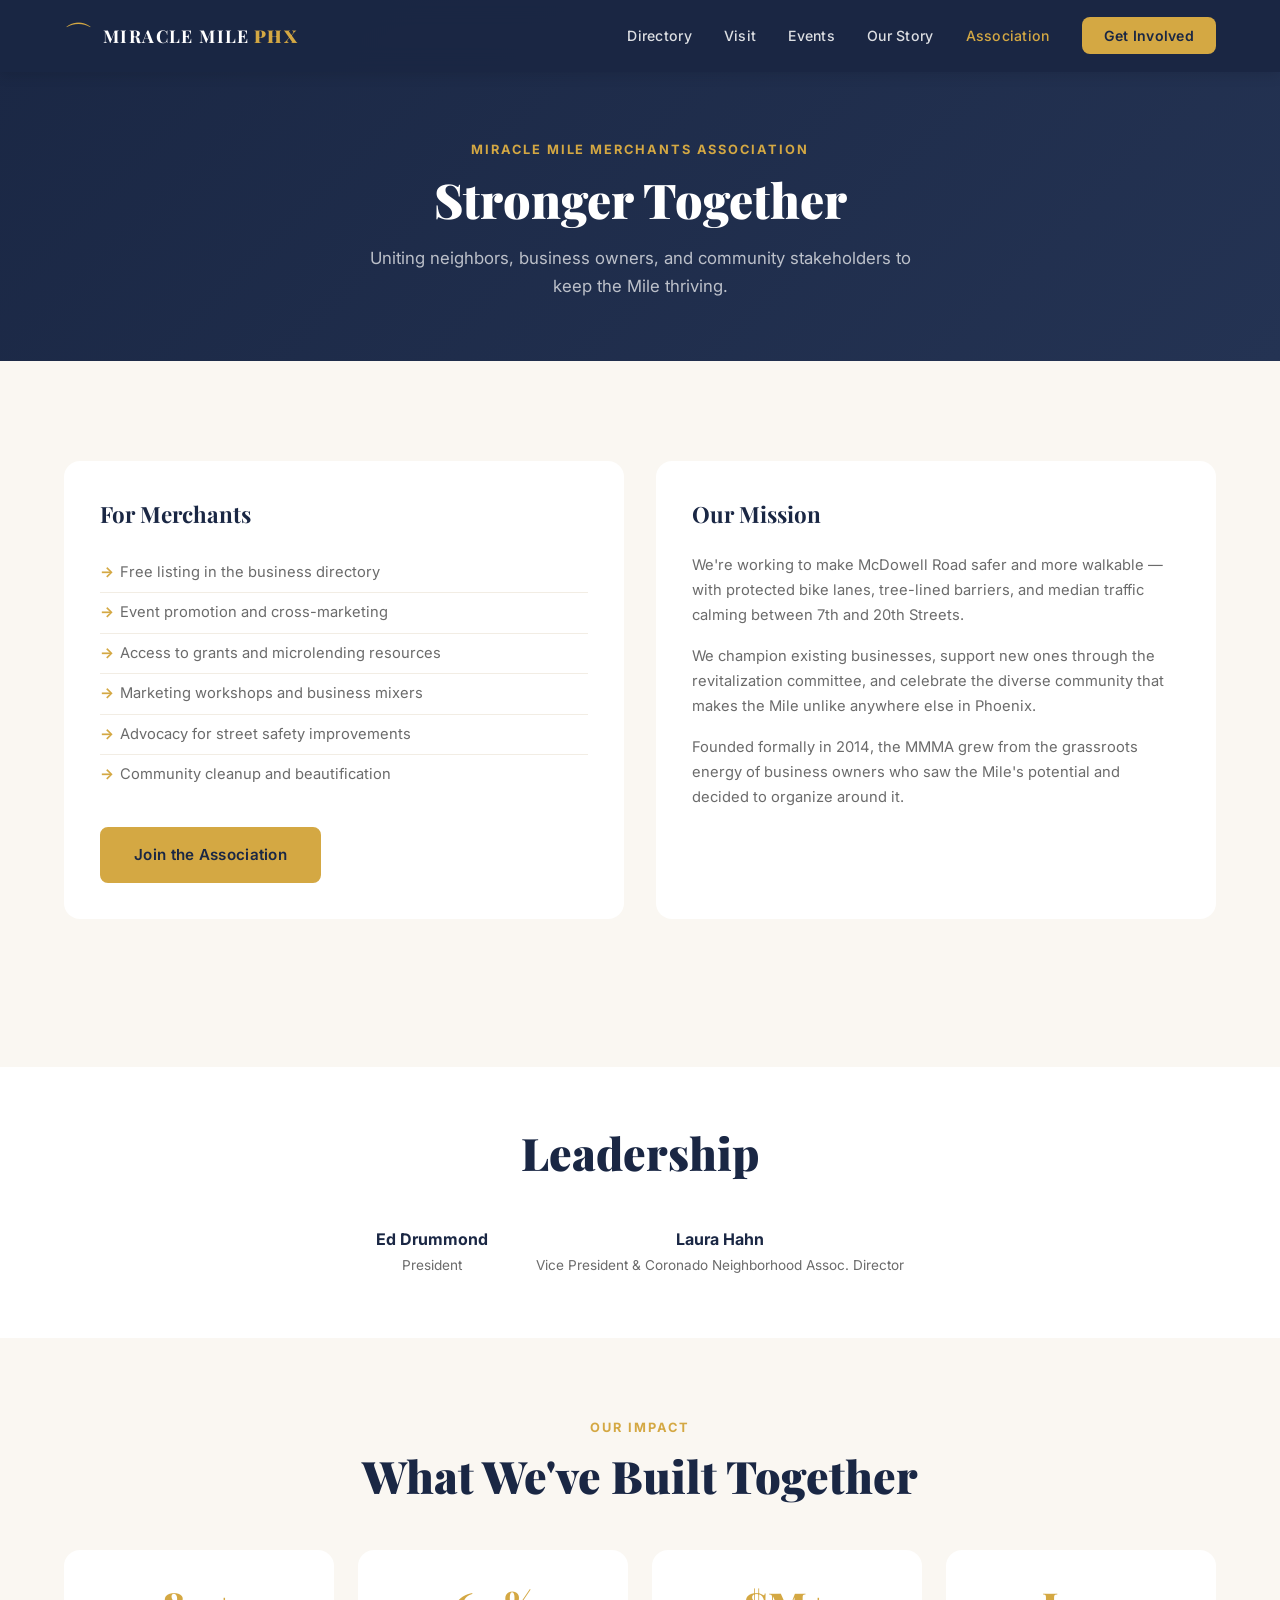
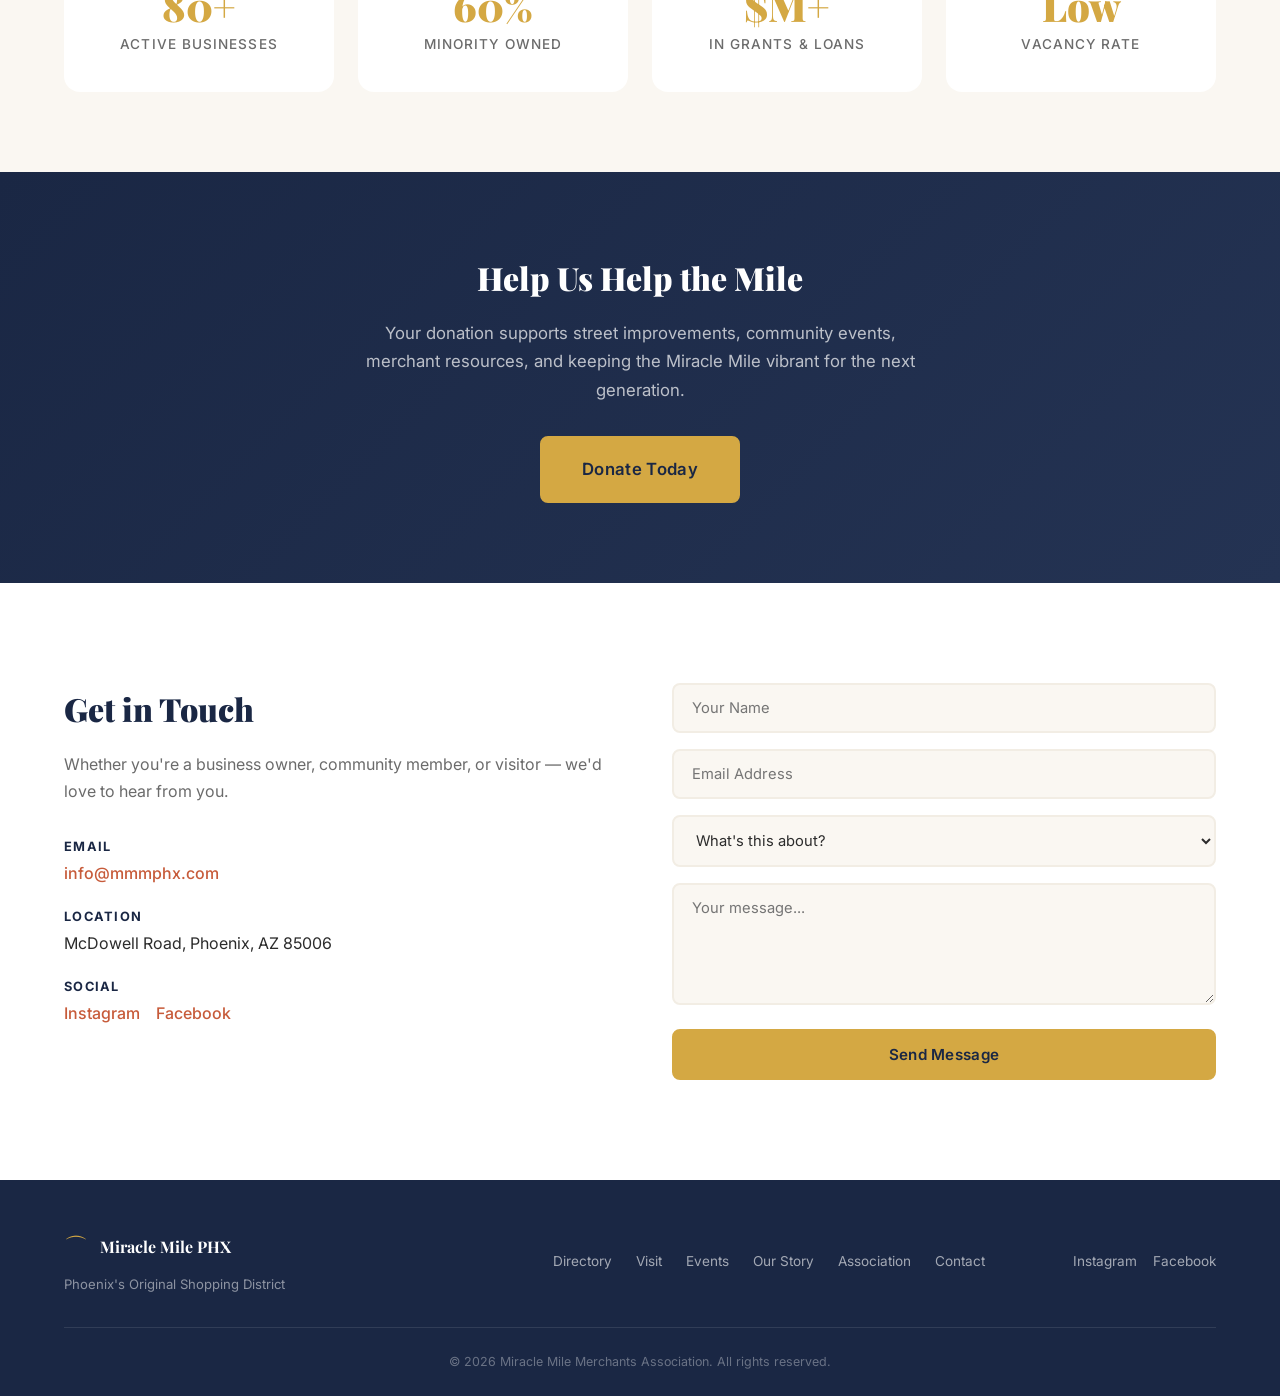
==== association.html @ 8dee277a "Initial multi-page Miracle Mile PHX website 6-page site with business directory, events, history tim" ====
<!DOCTYPE html>
<html lang="en">
<head>
  <meta charset="UTF-8">
  <meta name="viewport" content="width=device-width, initial-scale=1.0">
  <title>Association — Miracle Mile PHX</title>
  <meta name="description" content="The Miracle Mile Merchants Association supports 80+ businesses on McDowell Road in Phoenix. Join, donate, volunteer, or get in touch.">
  <link rel="preconnect" href="https://fonts.googleapis.com">
  <link rel="preconnect" href="https://fonts.gstatic.com" crossorigin>
  <link href="https://fonts.googleapis.com/css2?family=Playfair+Display:wght@700;900&family=Inter:wght@400;500;600;700&display=swap" rel="stylesheet">
  <link rel="stylesheet" href="css/style.css">
</head>
<body>

  <nav class="nav nav--scrolled" id="nav">
    <div class="nav__inner">
      <a href="index.html" class="nav__logo">
        <span class="nav__logo-icon">⌒</span>
        <span class="nav__logo-text">MIRACLE MILE<span class="nav__logo-sub">PHX</span></span>
      </a>
      <button class="nav__toggle" id="navToggle" aria-label="Toggle menu">
        <span></span><span></span><span></span>
      </button>
      <ul class="nav__links" id="navLinks">
        <li><a href="directory.html">Directory</a></li>
        <li><a href="visit.html">Visit</a></li>
        <li><a href="events.html">Events</a></li>
        <li><a href="story.html">Our Story</a></li>
        <li><a href="association.html" class="active">Association</a></li>
        <li><a href="#contact" class="nav__cta">Get Involved</a></li>
      </ul>
    </div>
  </nav>

  <header class="page-header">
    <div class="container">
      <p class="section-tag">Miracle Mile Merchants Association</p>
      <h1 class="page-header__title">Stronger Together</h1>
      <p class="page-header__sub">Uniting neighbors, business owners, and community stakeholders to keep the Mile thriving.</p>
    </div>
  </header>

  <!-- ABOUT -->
  <section class="association" id="association">
    <div class="container">
      <div class="association__grid">
        <div class="association__card">
          <h3>For Merchants</h3>
          <ul>
            <li>Free listing in the business directory</li>
            <li>Event promotion and cross-marketing</li>
            <li>Access to grants and microlending resources</li>
            <li>Marketing workshops and business mixers</li>
            <li>Advocacy for street safety improvements</li>
            <li>Community cleanup and beautification</li>
          </ul>
          <a href="#contact" class="btn btn--primary">Join the Association</a>
        </div>
        <div class="association__card">
          <h3>Our Mission</h3>
          <p>We're working to make McDowell Road safer and more walkable — with protected bike lanes, tree-lined barriers, and median traffic calming between 7th and 20th Streets.</p>
          <p>We champion existing businesses, support new ones through the revitalization committee, and celebrate the diverse community that makes the Mile unlike anywhere else in Phoenix.</p>
          <p>Founded formally in 2014, the MMMA grew from the grassroots energy of business owners who saw the Mile's potential and decided to organize around it.</p>
        </div>
      </div>
    </div>
  </section>

  <!-- LEADERSHIP -->
  <section class="leadership-section">
    <div class="container">
      <div class="section-header">
        <h2 class="section-title">Leadership</h2>
      </div>
      <div class="leadership__list">
        <div class="leadership__person">
          <strong>Ed Drummond</strong>
          <span>President</span>
        </div>
        <div class="leadership__person">
          <strong>Laura Hahn</strong>
          <span>Vice President &amp; Coronado Neighborhood Assoc. Director</span>
        </div>
      </div>
    </div>
  </section>

  <!-- IMPACT -->
  <section class="impact">
    <div class="container">
      <div class="section-header">
        <p class="section-tag">Our Impact</p>
        <h2 class="section-title">What We've Built Together</h2>
      </div>
      <div class="impact__grid">
        <div class="impact__item">
          <div class="impact__num">80+</div>
          <div class="impact__label">Active Businesses</div>
        </div>
        <div class="impact__item">
          <div class="impact__num">60%</div>
          <div class="impact__label">Minority Owned</div>
        </div>
        <div class="impact__item">
          <div class="impact__num">$M+</div>
          <div class="impact__label">In Grants & Loans</div>
        </div>
        <div class="impact__item">
          <div class="impact__num">Low</div>
          <div class="impact__label">Vacancy Rate</div>
        </div>
      </div>
    </div>
  </section>

  <!-- DONATE -->
  <section class="donate" id="donate">
    <div class="container">
      <div class="donate__inner">
        <h2>Help Us Help the Mile</h2>
        <p>Your donation supports street improvements, community events, merchant resources, and keeping the Miracle Mile vibrant for the next generation.</p>
        <a href="mailto:info@mmmphx.com?subject=Donation%20Inquiry" class="btn btn--primary btn--lg">Donate Today</a>
      </div>
    </div>
  </section>

  <!-- CONTACT -->
  <section class="contact" id="contact">
    <div class="container">
      <div class="contact__grid">
        <div class="contact__info">
          <h2>Get in Touch</h2>
          <p>Whether you're a business owner, community member, or visitor — we'd love to hear from you.</p>
          <div class="contact__details">
            <div class="contact__detail">
              <strong>Email</strong>
              <a href="mailto:info@mmmphx.com">info@mmmphx.com</a>
            </div>
            <div class="contact__detail">
              <strong>Location</strong>
              <span>McDowell Road, Phoenix, AZ 85006</span>
            </div>
            <div class="contact__detail">
              <strong>Social</strong>
              <div class="contact__social">
                <a href="https://www.instagram.com/mmmphx/" target="_blank" rel="noopener">Instagram</a>
                <a href="https://www.facebook.com/MiracleMileMcDowell" target="_blank" rel="noopener">Facebook</a>
              </div>
            </div>
          </div>
        </div>
        <form class="contact__form" id="contactForm">
          <div class="form-row">
            <input type="text" name="name" placeholder="Your Name" required>
          </div>
          <div class="form-row">
            <input type="email" name="email" placeholder="Email Address" required>
          </div>
          <div class="form-row">
            <select name="subject">
              <option value="">What's this about?</option>
              <option value="join">Join the Association</option>
              <option value="listing">Add My Business to the Directory</option>
              <option value="event">Submit an Event</option>
              <option value="donate">Donation Inquiry</option>
              <option value="volunteer">Volunteer</option>
              <option value="other">Something Else</option>
            </select>
          </div>
          <div class="form-row">
            <textarea name="message" rows="5" placeholder="Your message..." required></textarea>
          </div>
          <button type="submit" class="btn btn--primary btn--full">Send Message</button>
        </form>
      </div>
    </div>
  </section>

  <footer class="footer">
    <div class="container">
      <div class="footer__inner">
        <div class="footer__brand">
          <span class="nav__logo-icon">⌒</span>
          <span class="footer__name">Miracle Mile PHX</span>
          <p class="footer__tagline">Phoenix's Original Shopping District</p>
        </div>
        <div class="footer__links">
          <a href="directory.html">Directory</a>
          <a href="visit.html">Visit</a>
          <a href="events.html">Events</a>
          <a href="story.html">Our Story</a>
          <a href="association.html">Association</a>
          <a href="#contact">Contact</a>
        </div>
        <div class="footer__social">
          <a href="https://www.instagram.com/mmmphx/" target="_blank" rel="noopener">Instagram</a>
          <a href="https://www.facebook.com/MiracleMileMcDowell" target="_blank" rel="noopener">Facebook</a>
        </div>
      </div>
      <div class="footer__bottom">
        <p>&copy; 2026 Miracle Mile Merchants Association. All rights reserved.</p>
      </div>
    </div>
  </footer>

  <script src="js/app.js"></script>
</body>
</html>
---- css/style.css ----
/* ============================================
   MIRACLE MILE PHX — Stylesheet
   ============================================ */

:root {
  --color-navy: #1a2744;
  --color-navy-light: #243353;
  --color-gold: #d4a843;
  --color-gold-light: #f0d68a;
  --color-cream: #faf7f2;
  --color-white: #ffffff;
  --color-sand: #f2ede4;
  --color-text: #2c2c2c;
  --color-text-light: #6b6b6b;
  --color-accent: #c75b3a;
  --color-success: #3a8c6e;
  --font-display: 'Playfair Display', Georgia, serif;
  --font-body: 'Inter', -apple-system, sans-serif;
  --shadow-sm: 0 1px 3px rgba(0,0,0,0.08);
  --shadow-md: 0 4px 12px rgba(0,0,0,0.1);
  --shadow-lg: 0 8px 30px rgba(0,0,0,0.12);
  --shadow-xl: 0 20px 60px rgba(0,0,0,0.15);
  --radius: 8px;
  --radius-lg: 16px;
  --transition: 0.3s cubic-bezier(0.4, 0, 0.2, 1);
}

*, *::before, *::after { box-sizing: border-box; margin: 0; padding: 0; }

html { scroll-behavior: smooth; font-size: 16px; }

body {
  font-family: var(--font-body);
  color: var(--color-text);
  background: var(--color-white);
  line-height: 1.6;
  -webkit-font-smoothing: antialiased;
}

img { max-width: 100%; display: block; }
a { color: inherit; text-decoration: none; }
ul { list-style: none; }

.container {
  max-width: 1200px;
  margin: 0 auto;
  padding: 0 24px;
}

/* ---- BUTTONS ---- */
.btn {
  display: inline-flex;
  align-items: center;
  justify-content: center;
  padding: 14px 32px;
  border-radius: var(--radius);
  font-family: var(--font-body);
  font-size: 0.95rem;
  font-weight: 600;
  letter-spacing: 0.02em;
  cursor: pointer;
  transition: var(--transition);
  border: 2px solid transparent;
  gap: 8px;
}
.btn--primary {
  background: var(--color-gold);
  color: var(--color-navy);
  border-color: var(--color-gold);
}
.btn--primary:hover {
  background: var(--color-gold-light);
  border-color: var(--color-gold-light);
  transform: translateY(-2px);
  box-shadow: var(--shadow-md);
}
.btn--outline {
  background: transparent;
  color: var(--color-white);
  border-color: rgba(255,255,255,0.4);
}
.btn--outline:hover {
  border-color: var(--color-white);
  background: rgba(255,255,255,0.1);
}
.btn--full { width: 100%; }
.btn--lg { padding: 18px 40px; font-size: 1.05rem; }

/* ---- SECTION HEADERS ---- */
.section-header {
  text-align: center;
  max-width: 640px;
  margin: 0 auto 48px;
}
.section-tag {
  font-size: 0.8rem;
  font-weight: 700;
  letter-spacing: 0.15em;
  text-transform: uppercase;
  color: var(--color-gold);
  margin-bottom: 12px;
}
.section-title {
  font-family: var(--font-display);
  font-size: clamp(2rem, 4vw, 2.8rem);
  font-weight: 900;
  color: var(--color-navy);
  line-height: 1.15;
  margin-bottom: 16px;
}
.section-sub {
  font-size: 1.05rem;
  color: var(--color-text-light);
  line-height: 1.7;
}

/* ============================================
   NAVIGATION
   ============================================ */
.nav {
  position: fixed;
  top: 0;
  left: 0;
  right: 0;
  z-index: 1000;
  background: transparent;
  transition: var(--transition);
}
.nav--scrolled {
  background: rgba(26, 39, 68, 0.97);
  backdrop-filter: blur(12px);
  box-shadow: var(--shadow-md);
}
.nav__inner {
  max-width: 1200px;
  margin: 0 auto;
  padding: 0 24px;
  display: flex;
  align-items: center;
  justify-content: space-between;
  height: 72px;
}
.nav__logo {
  display: flex;
  align-items: center;
  gap: 10px;
  color: var(--color-white);
}
.nav__logo-icon {
  font-size: 1.8rem;
  color: var(--color-gold);
}
.nav__logo-text {
  font-family: var(--font-display);
  font-size: 1.1rem;
  font-weight: 700;
  letter-spacing: 0.08em;
}
.nav__logo-sub {
  color: var(--color-gold);
  margin-left: 4px;
  font-weight: 900;
}
.nav__links {
  display: flex;
  align-items: center;
  gap: 32px;
}
.nav__links a {
  color: rgba(255,255,255,0.85);
  font-size: 0.88rem;
  font-weight: 500;
  letter-spacing: 0.02em;
  transition: var(--transition);
}
.nav__links a:hover { color: var(--color-gold); }
.nav__cta {
  background: var(--color-gold) !important;
  color: var(--color-navy) !important;
  padding: 10px 22px !important;
  border-radius: var(--radius) !important;
  font-weight: 600 !important;
}
.nav__cta:hover {
  background: var(--color-gold-light) !important;
  transform: translateY(-1px);
}
.nav__toggle {
  display: none;
  flex-direction: column;
  gap: 5px;
  background: none;
  border: none;
  cursor: pointer;
  padding: 8px;
}
.nav__toggle span {
  width: 24px;
  height: 2px;
  background: var(--color-white);
  transition: var(--transition);
}

/* ============================================
   HERO
   ============================================ */
.hero {
  position: relative;
  min-height: 100vh;
  display: flex;
  align-items: center;
  justify-content: center;
  overflow: hidden;
}
.hero__bg {
  position: absolute;
  inset: 0;
  background:
    linear-gradient(135deg, rgba(26,39,68,0.92) 0%, rgba(26,39,68,0.75) 50%, rgba(199,91,58,0.4) 100%);
  z-index: 1;
}
.hero__bg::before {
  content: '';
  position: absolute;
  inset: 0;
  background:
    radial-gradient(ellipse at 20% 80%, rgba(212,168,67,0.15) 0%, transparent 60%),
    radial-gradient(ellipse at 80% 20%, rgba(199,91,58,0.1) 0%, transparent 60%);
}
.hero__content {
  position: relative;
  z-index: 2;
  text-align: center;
  padding: 120px 24px 80px;
  max-width: 800px;
}
.hero__tag {
  font-size: 0.85rem;
  font-weight: 600;
  letter-spacing: 0.2em;
  text-transform: uppercase;
  color: var(--color-gold);
  margin-bottom: 24px;
}
.hero__title {
  font-family: var(--font-display);
  font-size: clamp(2.5rem, 7vw, 4.5rem);
  font-weight: 900;
  color: var(--color-white);
  line-height: 1.08;
  margin-bottom: 24px;
}
.hero__sub {
  font-size: 1.15rem;
  color: rgba(255,255,255,0.8);
  line-height: 1.7;
  margin-bottom: 40px;
  max-width: 560px;
  margin-left: auto;
  margin-right: auto;
}
.hero__actions {
  display: flex;
  gap: 16px;
  justify-content: center;
  flex-wrap: wrap;
  margin-bottom: 64px;
}
.hero__stats {
  display: flex;
  gap: 48px;
  justify-content: center;
  flex-wrap: wrap;
}
.hero__stat {
  text-align: center;
}
.hero__stat-num {
  font-family: var(--font-display);
  font-size: 2.5rem;
  font-weight: 900;
  color: var(--color-gold);
  line-height: 1;
}
.hero__stat-plus {
  font-family: var(--font-display);
  font-size: 1.5rem;
  font-weight: 700;
  color: var(--color-gold);
}
.hero__stat-label {
  display: block;
  font-size: 0.8rem;
  color: rgba(255,255,255,0.6);
  margin-top: 4px;
  letter-spacing: 0.05em;
  text-transform: uppercase;
  font-weight: 500;
}
.hero__scroll {
  position: absolute;
  bottom: 32px;
  left: 50%;
  transform: translateX(-50%);
  z-index: 2;
  display: flex;
  flex-direction: column;
  align-items: center;
  gap: 8px;
}
.hero__scroll span {
  font-size: 0.72rem;
  color: rgba(255,255,255,0.4);
  letter-spacing: 0.15em;
  text-transform: uppercase;
}
.hero__scroll-line {
  width: 1px;
  height: 40px;
  background: linear-gradient(to bottom, rgba(255,255,255,0.4), transparent);
  animation: scrollPulse 2s infinite;
}
@keyframes scrollPulse {
  0%, 100% { opacity: 0.3; }
  50% { opacity: 1; }
}

/* ============================================
   DIRECTORY
   ============================================ */
.directory {
  padding: 100px 0;
  background: var(--color-cream);
}
.directory__filters {
  display: flex;
  gap: 8px;
  justify-content: center;
  flex-wrap: wrap;
  margin-bottom: 24px;
}
.filter-btn {
  padding: 10px 24px;
  border: 2px solid var(--color-sand);
  border-radius: 100px;
  background: var(--color-white);
  font-family: var(--font-body);
  font-size: 0.85rem;
  font-weight: 600;
  color: var(--color-text-light);
  cursor: pointer;
  transition: var(--transition);
}
.filter-btn:hover {
  border-color: var(--color-gold);
  color: var(--color-navy);
}
.filter-btn.active {
  background: var(--color-navy);
  border-color: var(--color-navy);
  color: var(--color-white);
}
.directory__search {
  max-width: 480px;
  margin: 0 auto 40px;
}
.search-input {
  width: 100%;
  padding: 14px 20px;
  border: 2px solid var(--color-sand);
  border-radius: var(--radius);
  font-family: var(--font-body);
  font-size: 0.95rem;
  background: var(--color-white);
  transition: var(--transition);
}
.search-input:focus {
  outline: none;
  border-color: var(--color-gold);
  box-shadow: 0 0 0 4px rgba(212,168,67,0.15);
}
.directory__grid {
  display: grid;
  grid-template-columns: repeat(auto-fill, minmax(280px, 1fr));
  gap: 24px;
}

/* Business Card */
.biz-card {
  background: var(--color-white);
  border-radius: var(--radius-lg);
  padding: 28px;
  transition: var(--transition);
  border: 1px solid rgba(0,0,0,0.04);
  position: relative;
  overflow: hidden;
}
.biz-card::before {
  content: '';
  position: absolute;
  top: 0;
  left: 0;
  right: 0;
  height: 4px;
  background: var(--color-gold);
  transform: scaleX(0);
  transition: var(--transition);
  transform-origin: left;
}
.biz-card:hover {
  transform: translateY(-4px);
  box-shadow: var(--shadow-lg);
}
.biz-card:hover::before { transform: scaleX(1); }
.biz-card__category {
  display: inline-block;
  font-size: 0.7rem;
  font-weight: 700;
  letter-spacing: 0.12em;
  text-transform: uppercase;
  color: var(--color-gold);
  background: rgba(212,168,67,0.1);
  padding: 4px 12px;
  border-radius: 100px;
  margin-bottom: 12px;
}
.biz-card__name {
  font-family: var(--font-display);
  font-size: 1.25rem;
  font-weight: 700;
  color: var(--color-navy);
  margin-bottom: 8px;
}
.biz-card__desc {
  font-size: 0.9rem;
  color: var(--color-text-light);
  line-height: 1.6;
  margin-bottom: 16px;
}
.biz-card__meta {
  display: flex;
  flex-direction: column;
  gap: 6px;
  font-size: 0.82rem;
  color: var(--color-text-light);
}
.biz-card__meta span {
  display: flex;
  align-items: center;
  gap: 6px;
}
.biz-card__meta a {
  color: var(--color-accent);
  font-weight: 500;
}
.biz-card__meta a:hover { text-decoration: underline; }

.directory__empty {
  text-align: center;
  padding: 48px;
  color: var(--color-text-light);
}

/* ============================================
   MAP CALLOUT
   ============================================ */
.map-callout {
  padding: 80px 0;
  background: var(--color-navy);
  color: var(--color-white);
}
.map-callout__inner {
  display: grid;
  grid-template-columns: 1fr 1fr;
  gap: 48px;
  align-items: center;
}
.map-callout__text h3 {
  font-family: var(--font-display);
  font-size: 1.8rem;
  font-weight: 700;
  margin-bottom: 16px;
}
.map-callout__text p {
  color: rgba(255,255,255,0.7);
  margin-bottom: 24px;
  line-height: 1.7;
}
.map-placeholder {
  background: var(--color-navy-light);
  border-radius: var(--radius-lg);
  padding: 40px 24px;
  position: relative;
}
.map-placeholder__road {
  height: 6px;
  background: var(--color-gold);
  border-radius: 3px;
  position: relative;
  margin: 40px 0 60px;
}
.map-placeholder__label-road {
  position: absolute;
  top: -28px;
  left: 50%;
  transform: translateX(-50%);
  font-size: 0.8rem;
  font-weight: 700;
  color: var(--color-gold);
  letter-spacing: 0.1em;
  white-space: nowrap;
}
.map-placeholder__pins {
  position: relative;
  height: 0;
}
.map-pin {
  position: absolute;
  bottom: 20px;
  transform: translateX(-50%);
  font-size: 0.7rem;
  color: rgba(255,255,255,0.6);
  font-weight: 500;
  white-space: nowrap;
}
.map-pin::before {
  content: '';
  display: block;
  width: 8px;
  height: 8px;
  background: rgba(255,255,255,0.3);
  border-radius: 50%;
  margin: 0 auto 6px;
}
.map-pin.accent {
  color: var(--color-gold);
  font-weight: 700;
}
.map-pin.accent::before {
  background: var(--color-gold);
  width: 12px;
  height: 12px;
  box-shadow: 0 0 12px rgba(212,168,67,0.5);
}

/* ============================================
   VISIT
   ============================================ */
.visit {
  padding: 100px 0;
}
.visit__grid {
  display: grid;
  grid-template-columns: repeat(3, 1fr);
  gap: 32px;
  margin-bottom: 48px;
}
.visit__card {
  background: var(--color-cream);
  border-radius: var(--radius-lg);
  padding: 36px 28px;
  text-align: center;
  transition: var(--transition);
}
.visit__card:hover {
  transform: translateY(-4px);
  box-shadow: var(--shadow-md);
}
.visit__icon {
  font-size: 2.5rem;
  margin-bottom: 16px;
}
.visit__card h3 {
  font-family: var(--font-display);
  font-size: 1.3rem;
  font-weight: 700;
  color: var(--color-navy);
  margin-bottom: 12px;
}
.visit__card p {
  font-size: 0.92rem;
  color: var(--color-text-light);
  line-height: 1.7;
}
.visit__info {
  display: grid;
  grid-template-columns: 1fr 1fr;
  gap: 32px;
  background: var(--color-sand);
  border-radius: var(--radius-lg);
  padding: 36px;
}
.visit__info-item strong {
  display: block;
  font-family: var(--font-display);
  font-size: 1.1rem;
  color: var(--color-navy);
  margin-bottom: 8px;
}
.visit__info-item p {
  font-size: 0.9rem;
  color: var(--color-text-light);
  line-height: 1.7;
}

/* ============================================
   EVENTS
   ============================================ */
.events {
  padding: 100px 0;
  background: var(--color-cream);
}
.events__grid {
  display: grid;
  grid-template-columns: repeat(auto-fit, minmax(300px, 1fr));
  gap: 24px;
  margin-bottom: 32px;
}
.event-card {
  background: var(--color-white);
  border-radius: var(--radius-lg);
  overflow: hidden;
  display: flex;
  transition: var(--transition);
  border: 1px solid rgba(0,0,0,0.04);
}
.event-card:hover {
  transform: translateY(-3px);
  box-shadow: var(--shadow-md);
}
.event-card--featured {
  border-left: 4px solid var(--color-gold);
}
.event-card__date {
  min-width: 80px;
  background: var(--color-navy);
  color: var(--color-white);
  display: flex;
  flex-direction: column;
  align-items: center;
  justify-content: center;
  padding: 20px 12px;
}
.event-card__month {
  font-size: 0.7rem;
  font-weight: 700;
  letter-spacing: 0.1em;
  text-transform: uppercase;
  color: var(--color-gold);
}
.event-card__day {
  font-family: var(--font-display);
  font-size: 1.3rem;
  font-weight: 700;
}
.event-card__body { padding: 20px 24px; }
.event-card__tag {
  display: inline-block;
  font-size: 0.68rem;
  font-weight: 700;
  letter-spacing: 0.1em;
  text-transform: uppercase;
  color: var(--color-accent);
  margin-bottom: 6px;
}
.event-card__body h3 {
  font-family: var(--font-display);
  font-size: 1.15rem;
  font-weight: 700;
  color: var(--color-navy);
  margin-bottom: 8px;
}
.event-card__body p {
  font-size: 0.85rem;
  color: var(--color-text-light);
  line-height: 1.6;
}
.events__cta {
  text-align: center;
  font-size: 0.95rem;
  color: var(--color-text-light);
}
.events__cta a {
  color: var(--color-accent);
  font-weight: 600;
}
.events__cta a:hover { text-decoration: underline; }

/* ============================================
   HISTORY / TIMELINE
   ============================================ */
.history {
  padding: 100px 0;
  background: var(--color-white);
}
.timeline {
  position: relative;
  max-width: 700px;
  margin: 0 auto;
  padding-left: 40px;
}
.timeline::before {
  content: '';
  position: absolute;
  left: 12px;
  top: 0;
  bottom: 0;
  width: 2px;
  background: linear-gradient(to bottom, var(--color-gold), var(--color-sand));
}
.timeline__item {
  position: relative;
  padding-bottom: 40px;
}
.timeline__item::before {
  content: '';
  position: absolute;
  left: -33px;
  top: 6px;
  width: 12px;
  height: 12px;
  border-radius: 50%;
  background: var(--color-sand);
  border: 3px solid var(--color-gold);
}
.timeline__item--now::before {
  background: var(--color-gold);
  box-shadow: 0 0 12px rgba(212,168,67,0.5);
  width: 16px;
  height: 16px;
  left: -35px;
  top: 4px;
}
.timeline__year {
  font-family: var(--font-display);
  font-size: 1.1rem;
  font-weight: 900;
  color: var(--color-gold);
  margin-bottom: 8px;
}
.timeline__content h3 {
  font-family: var(--font-display);
  font-size: 1.15rem;
  font-weight: 700;
  color: var(--color-navy);
  margin-bottom: 6px;
}
.timeline__content p {
  font-size: 0.9rem;
  color: var(--color-text-light);
  line-height: 1.7;
}

/* ============================================
   ASSOCIATION
   ============================================ */
.association {
  padding: 100px 0;
  background: var(--color-cream);
}
.association__grid {
  display: grid;
  grid-template-columns: 1fr 1fr;
  gap: 32px;
  margin-bottom: 48px;
}
.association__card {
  background: var(--color-white);
  border-radius: var(--radius-lg);
  padding: 36px;
}
.association__card h3 {
  font-family: var(--font-display);
  font-size: 1.4rem;
  font-weight: 700;
  color: var(--color-navy);
  margin-bottom: 20px;
}
.association__card ul {
  margin-bottom: 24px;
}
.association__card li {
  padding: 8px 0;
  padding-left: 20px;
  position: relative;
  font-size: 0.92rem;
  color: var(--color-text-light);
  border-bottom: 1px solid var(--color-sand);
}
.association__card li:last-child { border-bottom: none; }
.association__card li::before {
  content: '→';
  position: absolute;
  left: 0;
  color: var(--color-gold);
  font-weight: 700;
}
.association__card p {
  font-size: 0.92rem;
  color: var(--color-text-light);
  line-height: 1.7;
  margin-bottom: 16px;
}
.association__card .btn { margin-top: 8px; }
.association__card .btn--outline {
  color: var(--color-navy);
  border-color: var(--color-navy);
}
.association__card .btn--outline:hover {
  background: var(--color-navy);
  color: var(--color-white);
}
.association__leadership {
  text-align: center;
}
.association__leadership h3 {
  font-family: var(--font-display);
  font-size: 1.2rem;
  color: var(--color-navy);
  margin-bottom: 20px;
}
.leadership__list {
  display: flex;
  gap: 48px;
  justify-content: center;
  flex-wrap: wrap;
}
.leadership__person {
  text-align: center;
}
.leadership__person strong {
  display: block;
  font-size: 1rem;
  color: var(--color-navy);
}
.leadership__person span {
  font-size: 0.85rem;
  color: var(--color-text-light);
}

/* ============================================
   DONATE
   ============================================ */
.donate {
  padding: 80px 0;
  background: linear-gradient(135deg, var(--color-navy) 0%, var(--color-navy-light) 100%);
  color: var(--color-white);
}
.donate__inner {
  text-align: center;
  max-width: 560px;
  margin: 0 auto;
}
.donate__inner h2 {
  font-family: var(--font-display);
  font-size: 2rem;
  font-weight: 900;
  margin-bottom: 16px;
}
.donate__inner p {
  color: rgba(255,255,255,0.7);
  font-size: 1.05rem;
  line-height: 1.7;
  margin-bottom: 32px;
}

/* ============================================
   CONTACT
   ============================================ */
.contact {
  padding: 100px 0;
}
.contact__grid {
  display: grid;
  grid-template-columns: 1fr 1fr;
  gap: 64px;
  align-items: start;
}
.contact__info h2 {
  font-family: var(--font-display);
  font-size: 2rem;
  font-weight: 900;
  color: var(--color-navy);
  margin-bottom: 16px;
}
.contact__info > p {
  color: var(--color-text-light);
  margin-bottom: 32px;
  line-height: 1.7;
}
.contact__details {
  display: flex;
  flex-direction: column;
  gap: 20px;
}
.contact__detail strong {
  display: block;
  font-size: 0.8rem;
  letter-spacing: 0.1em;
  text-transform: uppercase;
  color: var(--color-navy);
  margin-bottom: 4px;
}
.contact__detail a {
  color: var(--color-accent);
  font-weight: 500;
}
.contact__detail a:hover { text-decoration: underline; }
.contact__social {
  display: flex;
  gap: 16px;
}
.contact__social a {
  color: var(--color-accent);
  font-weight: 500;
}

/* Contact Form */
.contact__form {
  display: flex;
  flex-direction: column;
  gap: 16px;
}
.form-row input,
.form-row select,
.form-row textarea {
  width: 100%;
  padding: 14px 18px;
  border: 2px solid var(--color-sand);
  border-radius: var(--radius);
  font-family: var(--font-body);
  font-size: 0.92rem;
  background: var(--color-cream);
  transition: var(--transition);
  color: var(--color-text);
}
.form-row input:focus,
.form-row select:focus,
.form-row textarea:focus {
  outline: none;
  border-color: var(--color-gold);
  box-shadow: 0 0 0 4px rgba(212,168,67,0.12);
  background: var(--color-white);
}
.form-row textarea { resize: vertical; }

/* ============================================
   FOOTER
   ============================================ */
.footer {
  background: var(--color-navy);
  color: var(--color-white);
  padding: 48px 0 24px;
}
.footer__inner {
  display: flex;
  align-items: center;
  justify-content: space-between;
  flex-wrap: wrap;
  gap: 24px;
  padding-bottom: 32px;
  border-bottom: 1px solid rgba(255,255,255,0.1);
}
.footer__brand {
  display: flex;
  align-items: center;
  gap: 12px;
  flex-wrap: wrap;
}
.footer__brand .nav__logo-icon {
  font-size: 1.5rem;
}
.footer__name {
  font-family: var(--font-display);
  font-size: 1rem;
  font-weight: 700;
}
.footer__tagline {
  width: 100%;
  font-size: 0.82rem;
  color: rgba(255,255,255,0.5);
  margin-top: -4px;
}
.footer__links {
  display: flex;
  gap: 24px;
  flex-wrap: wrap;
}
.footer__links a {
  font-size: 0.85rem;
  color: rgba(255,255,255,0.6);
  transition: var(--transition);
}
.footer__links a:hover { color: var(--color-gold); }
.footer__social {
  display: flex;
  gap: 16px;
}
.footer__social a {
  font-size: 0.85rem;
  color: rgba(255,255,255,0.6);
  transition: var(--transition);
}
.footer__social a:hover { color: var(--color-gold); }
.footer__bottom {
  padding-top: 24px;
  text-align: center;
}
.footer__bottom p {
  font-size: 0.78rem;
  color: rgba(255,255,255,0.35);
}

/* ============================================
   PAGE HEADERS (inner pages)
   ============================================ */
.page-header {
  background: linear-gradient(135deg, var(--color-navy) 0%, var(--color-navy-light) 100%);
  padding: 140px 0 60px;
  text-align: center;
}
.page-header .section-tag { color: var(--color-gold); }
.page-header__title {
  font-family: var(--font-display);
  font-size: clamp(2rem, 5vw, 3rem);
  font-weight: 900;
  color: var(--color-white);
  line-height: 1.15;
  margin-bottom: 16px;
}
.page-header__sub {
  font-size: 1.05rem;
  color: rgba(255,255,255,0.7);
  max-width: 560px;
  margin: 0 auto;
  line-height: 1.7;
}

/* Active nav link */
.nav__links a.active {
  color: var(--color-gold) !important;
}

/* ============================================
   HIGHLIGHTS (home page)
   ============================================ */
.highlights {
  padding: 80px 0;
  background: var(--color-white);
  margin-top: -40px;
  position: relative;
  z-index: 3;
}
.highlights__grid {
  display: grid;
  grid-template-columns: repeat(3, 1fr);
  gap: 24px;
}
.highlight-card {
  background: var(--color-cream);
  border-radius: var(--radius-lg);
  padding: 36px 28px;
  text-align: center;
  transition: var(--transition);
  display: block;
  border: 2px solid transparent;
}
.highlight-card:hover {
  transform: translateY(-6px);
  box-shadow: var(--shadow-lg);
  border-color: var(--color-gold);
}
.highlight-card__icon {
  font-size: 2.5rem;
  margin-bottom: 16px;
}
.highlight-card h3 {
  font-family: var(--font-display);
  font-size: 1.3rem;
  font-weight: 700;
  color: var(--color-navy);
  margin-bottom: 12px;
}
.highlight-card p {
  font-size: 0.9rem;
  color: var(--color-text-light);
  line-height: 1.7;
  margin-bottom: 16px;
}
.highlight-card__link {
  font-size: 0.85rem;
  font-weight: 600;
  color: var(--color-accent);
}

/* ============================================
   FEATURED BUSINESSES (home page)
   ============================================ */
.featured {
  padding: 80px 0;
  background: var(--color-cream);
}
.featured__grid {
  display: grid;
  grid-template-columns: repeat(auto-fill, minmax(280px, 1fr));
  gap: 24px;
  margin-bottom: 40px;
}
.featured__cta {
  text-align: center;
}

/* ============================================
   CTA BANNER
   ============================================ */
.cta-banner {
  padding: 60px 0;
  background: var(--color-sand);
}
.cta-banner__inner {
  display: flex;
  align-items: center;
  justify-content: space-between;
  gap: 32px;
  flex-wrap: wrap;
}
.cta-banner__inner h2 {
  font-family: var(--font-display);
  font-size: 1.6rem;
  font-weight: 700;
  color: var(--color-navy);
  margin-bottom: 8px;
}
.cta-banner__inner p {
  color: var(--color-text-light);
  font-size: 0.95rem;
  max-width: 500px;
}

/* ============================================
   DIRECTORY CONTROLS (directory page)
   ============================================ */
.directory__controls {
  margin-bottom: 32px;
}
.directory__count {
  font-size: 0.85rem;
  color: var(--color-text-light);
  margin-bottom: 24px;
  text-align: center;
}

/* ============================================
   INFO GRID (visit page)
   ============================================ */
.info-section {
  padding: 80px 0;
  background: var(--color-cream);
}
.info-grid {
  display: grid;
  grid-template-columns: repeat(3, 1fr);
  gap: 24px;
}
.info-card {
  background: var(--color-white);
  border-radius: var(--radius-lg);
  padding: 32px;
}
.info-card h3 {
  font-family: var(--font-display);
  font-size: 1.15rem;
  font-weight: 700;
  color: var(--color-navy);
  margin-bottom: 12px;
}
.info-card p {
  font-size: 0.9rem;
  color: var(--color-text-light);
  line-height: 1.7;
}

/* ============================================
   EVENTS SUBMIT (events page)
   ============================================ */
.events__submit {
  margin-top: 48px;
}
.events__submit-inner {
  background: var(--color-white);
  border-radius: var(--radius-lg);
  padding: 48px;
  text-align: center;
  border: 2px dashed var(--color-gold);
}
.events__submit-inner h3 {
  font-family: var(--font-display);
  font-size: 1.4rem;
  color: var(--color-navy);
  margin-bottom: 12px;
}
.events__submit-inner p {
  color: var(--color-text-light);
  max-width: 500px;
  margin: 0 auto 24px;
  line-height: 1.7;
}

/* ============================================
   STORY INTRO (story page)
   ============================================ */
.story-intro {
  padding: 80px 0;
  background: var(--color-white);
}
.story-intro__content {
  max-width: 680px;
  margin: 0 auto;
}
.story-intro__lead {
  font-size: 1.2rem;
  line-height: 1.8;
  color: var(--color-navy);
  font-weight: 500;
  margin-bottom: 24px;
}
.story-intro__content p {
  font-size: 1rem;
  color: var(--color-text-light);
  line-height: 1.8;
  margin-bottom: 20px;
}

/* ============================================
   ARCH SECTION (story page)
   ============================================ */
.arch-section {
  padding: 80px 0;
  background: var(--color-cream);
}
.arch-section__inner {
  max-width: 680px;
  margin: 0 auto;
}
.arch-section__text .section-title {
  text-align: left;
}
.arch-section__text .section-tag {
  text-align: left;
}
.arch-section__text p {
  font-size: 1rem;
  color: var(--color-text-light);
  line-height: 1.8;
  margin-bottom: 16px;
}

/* ============================================
   DESIGNATION (story page)
   ============================================ */
.designation {
  padding: 60px 0;
  background: var(--color-navy);
  color: var(--color-white);
}
.designation__inner {
  text-align: center;
  max-width: 600px;
  margin: 0 auto;
}
.designation__inner h3 {
  font-family: var(--font-display);
  font-size: 1.4rem;
  font-weight: 700;
  color: var(--color-gold);
  margin-bottom: 16px;
}
.designation__inner p {
  color: rgba(255,255,255,0.7);
  line-height: 1.7;
}

/* ============================================
   LEADERSHIP SECTION (association page)
   ============================================ */
.leadership-section {
  padding: 60px 0;
  background: var(--color-white);
  text-align: center;
}

/* ============================================
   IMPACT (association page)
   ============================================ */
.impact {
  padding: 80px 0;
  background: var(--color-cream);
}
.impact__grid {
  display: grid;
  grid-template-columns: repeat(4, 1fr);
  gap: 24px;
  text-align: center;
}
.impact__item {
  background: var(--color-white);
  border-radius: var(--radius-lg);
  padding: 36px 20px;
}
.impact__num {
  font-family: var(--font-display);
  font-size: 2.5rem;
  font-weight: 900;
  color: var(--color-gold);
  line-height: 1;
  margin-bottom: 8px;
}
.impact__label {
  font-size: 0.85rem;
  color: var(--color-text-light);
  font-weight: 500;
  text-transform: uppercase;
  letter-spacing: 0.08em;
}

/* ============================================
   ANIMATIONS
   ============================================ */
.fade-in {
  opacity: 0;
  transform: translateY(24px);
  transition: opacity 0.6s ease, transform 0.6s ease;
}
.fade-in.visible {
  opacity: 1;
  transform: translateY(0);
}

/* ============================================
   RESPONSIVE
   ============================================ */
@media (max-width: 900px) {
  .nav__links {
    display: none;
    position: absolute;
    top: 72px;
    left: 0;
    right: 0;
    background: rgba(26,39,68,0.98);
    flex-direction: column;
    padding: 24px;
    gap: 16px;
  }
  .nav__links.open { display: flex; }
  .nav__toggle { display: flex; }

  .map-callout__inner { grid-template-columns: 1fr; }
  .visit__grid { grid-template-columns: 1fr; }
  .visit__info { grid-template-columns: 1fr; }
  .association__grid { grid-template-columns: 1fr; }
  .contact__grid { grid-template-columns: 1fr; }
  .hero__stats { gap: 32px; }
  .highlights__grid { grid-template-columns: 1fr; }
  .info-grid { grid-template-columns: 1fr; }
  .impact__grid { grid-template-columns: repeat(2, 1fr); }
  .cta-banner__inner { justify-content: center; text-align: center; }
}

@media (max-width: 600px) {
  .hero__title { font-size: 2.2rem; }
  .hero__actions { flex-direction: column; align-items: center; }
  .hero__stats { flex-direction: column; gap: 16px; }
  .directory__grid { grid-template-columns: 1fr; }
  .events__grid { grid-template-columns: 1fr; }
  .event-card { flex-direction: column; }
  .event-card__date {
    flex-direction: row;
    gap: 8px;
    padding: 12px 20px;
    min-width: unset;
  }
  .leadership__list { flex-direction: column; gap: 16px; }
}
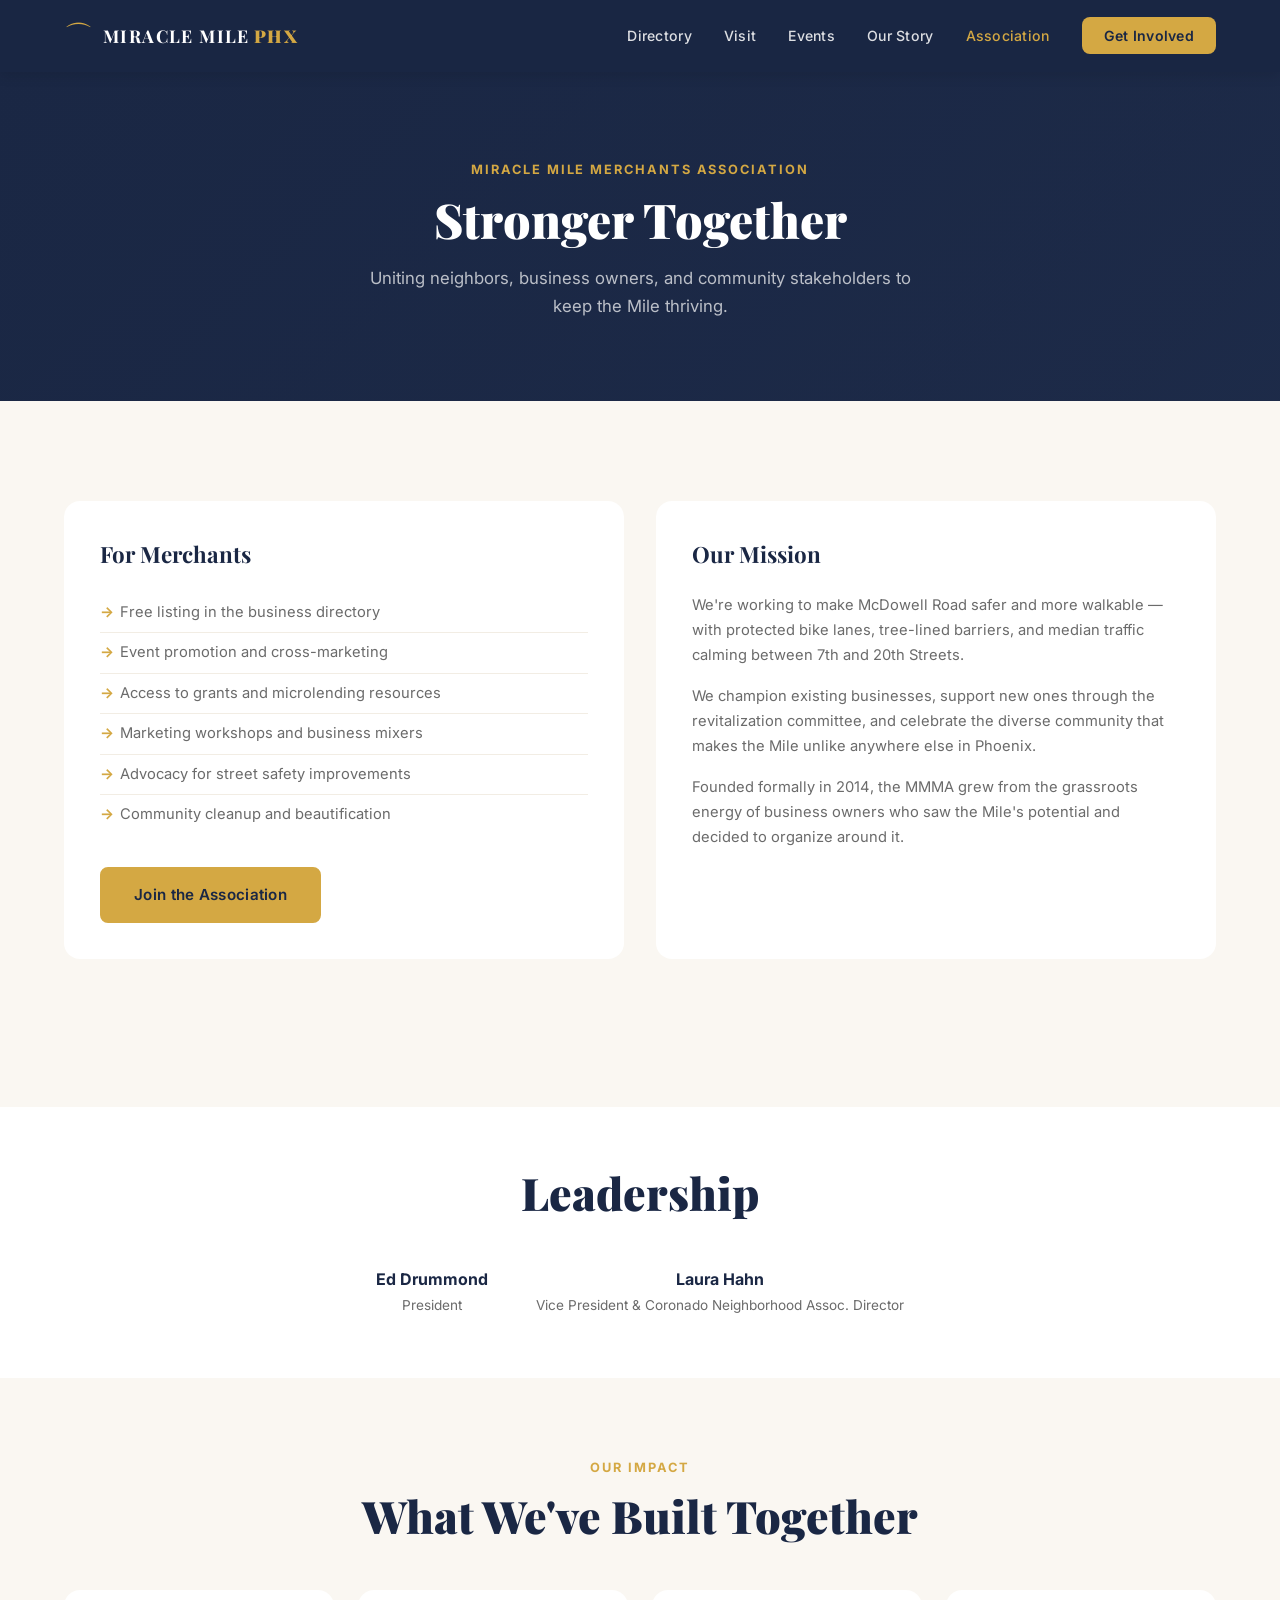
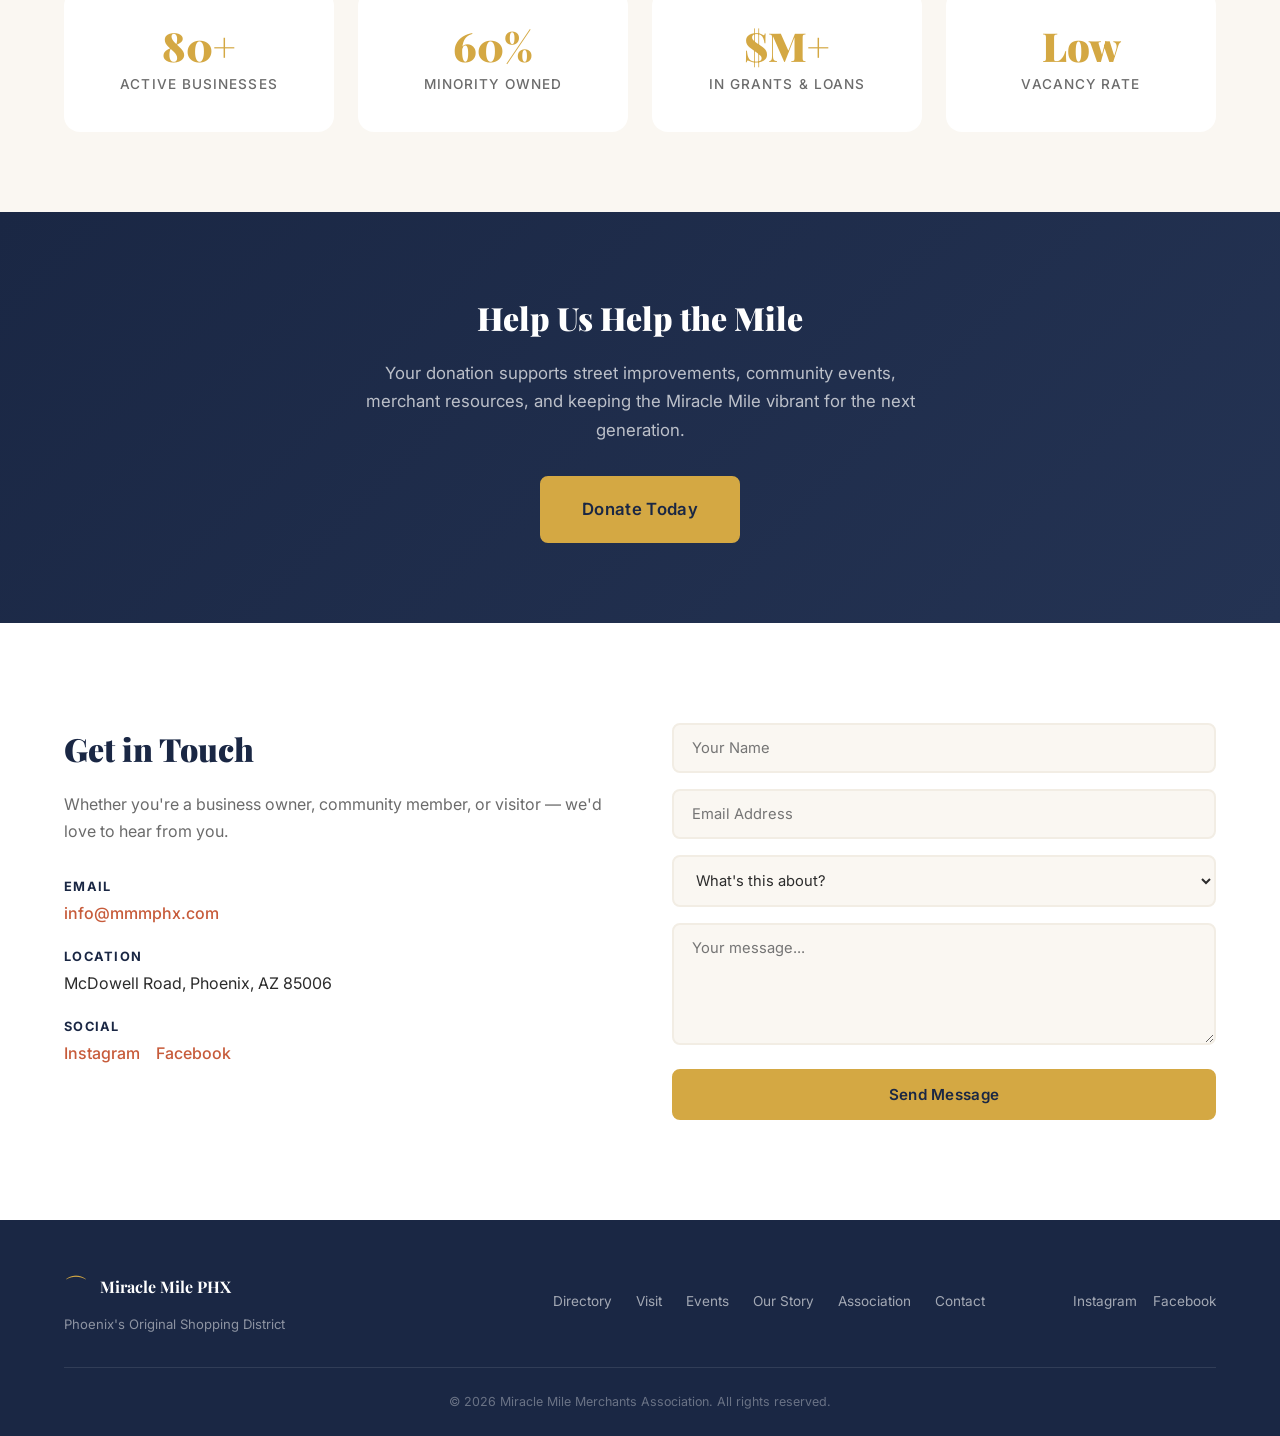
==== commit c403d699: "Add AI-generated 4K images to hero and page headers Nano Banana 2 generated images: golden hour dist" ====
--- a/association.html
+++ b/association.html
@@ -32,7 +32,7 @@
     </div>
   </nav>
 
-  <header class="page-header">
+  <header class="page-header page-header--image page-header--storefronts">
     <div class="container">
       <p class="section-tag">Miracle Mile Merchants Association</p>
       <h1 class="page-header__title">Stronger Together</h1>
--- a/css/style.css
+++ b/css/style.css
@@ -215,17 +215,18 @@
 .hero__bg {
   position: absolute;
   inset: 0;
-  background:
-    linear-gradient(135deg, rgba(26,39,68,0.92) 0%, rgba(26,39,68,0.75) 50%, rgba(199,91,58,0.4) 100%);
-  z-index: 1;
-}
-.hero__bg::before {
+  background-size: cover;
+  background-position: center;
+  background-repeat: no-repeat;
+  z-index: 0;
+}
+.hero__bg::after {
   content: '';
   position: absolute;
   inset: 0;
   background:
-    radial-gradient(ellipse at 20% 80%, rgba(212,168,67,0.15) 0%, transparent 60%),
-    radial-gradient(ellipse at 80% 20%, rgba(199,91,58,0.1) 0%, transparent 60%);
+    linear-gradient(135deg, rgba(26,39,68,0.82) 0%, rgba(26,39,68,0.6) 50%, rgba(199,91,58,0.35) 100%);
+  z-index: 1;
 }
 .hero__content {
   position: relative;
@@ -1018,6 +1019,42 @@
   background: linear-gradient(135deg, var(--color-navy) 0%, var(--color-navy-light) 100%);
   padding: 140px 0 60px;
   text-align: center;
+  position: relative;
+  overflow: hidden;
+}
+.page-header--image {
+  padding: 160px 0 80px;
+}
+.page-header--image::before {
+  content: '';
+  position: absolute;
+  inset: 0;
+  background-size: cover;
+  background-position: center;
+  z-index: 0;
+}
+.page-header--image::after {
+  content: '';
+  position: absolute;
+  inset: 0;
+  background: linear-gradient(135deg, rgba(26,39,68,0.85) 0%, rgba(26,39,68,0.7) 100%);
+  z-index: 1;
+}
+.page-header--image .container {
+  position: relative;
+  z-index: 2;
+}
+.page-header--storefronts::before {
+  background-image: url('https://d8j0ntlcm91z4.cloudfront.net/user_398e9kLQt6ZbM34KjjmBdLQ12pl/hf_20260514_030806_3ef81d17-cb13-43f7-b3d1-5c54c61c32d5_min.webp');
+}
+.page-header--aerial::before {
+  background-image: url('https://d8j0ntlcm91z4.cloudfront.net/user_398e9kLQt6ZbM34KjjmBdLQ12pl/hf_20260514_030809_2b55371f-c37c-47f7-9dd3-a12b1add9683_min.webp');
+}
+.page-header--district::before {
+  background-image: url('https://d8j0ntlcm91z4.cloudfront.net/user_398e9kLQt6ZbM34KjjmBdLQ12pl/hf_20260514_030806_2d02a430-6ea5-425b-90ee-c2e3fc892006_min.webp');
+}
+.page-header--hero::before {
+  background-image: url('https://d8j0ntlcm91z4.cloudfront.net/user_398e9kLQt6ZbM34KjjmBdLQ12pl/hf_20260514_030802_1f102ca0-4f50-47e6-8dca-51a78dc119c4_min.webp');
 }
 .page-header .section-tag { color: var(--color-gold); }
 .page-header__title {
